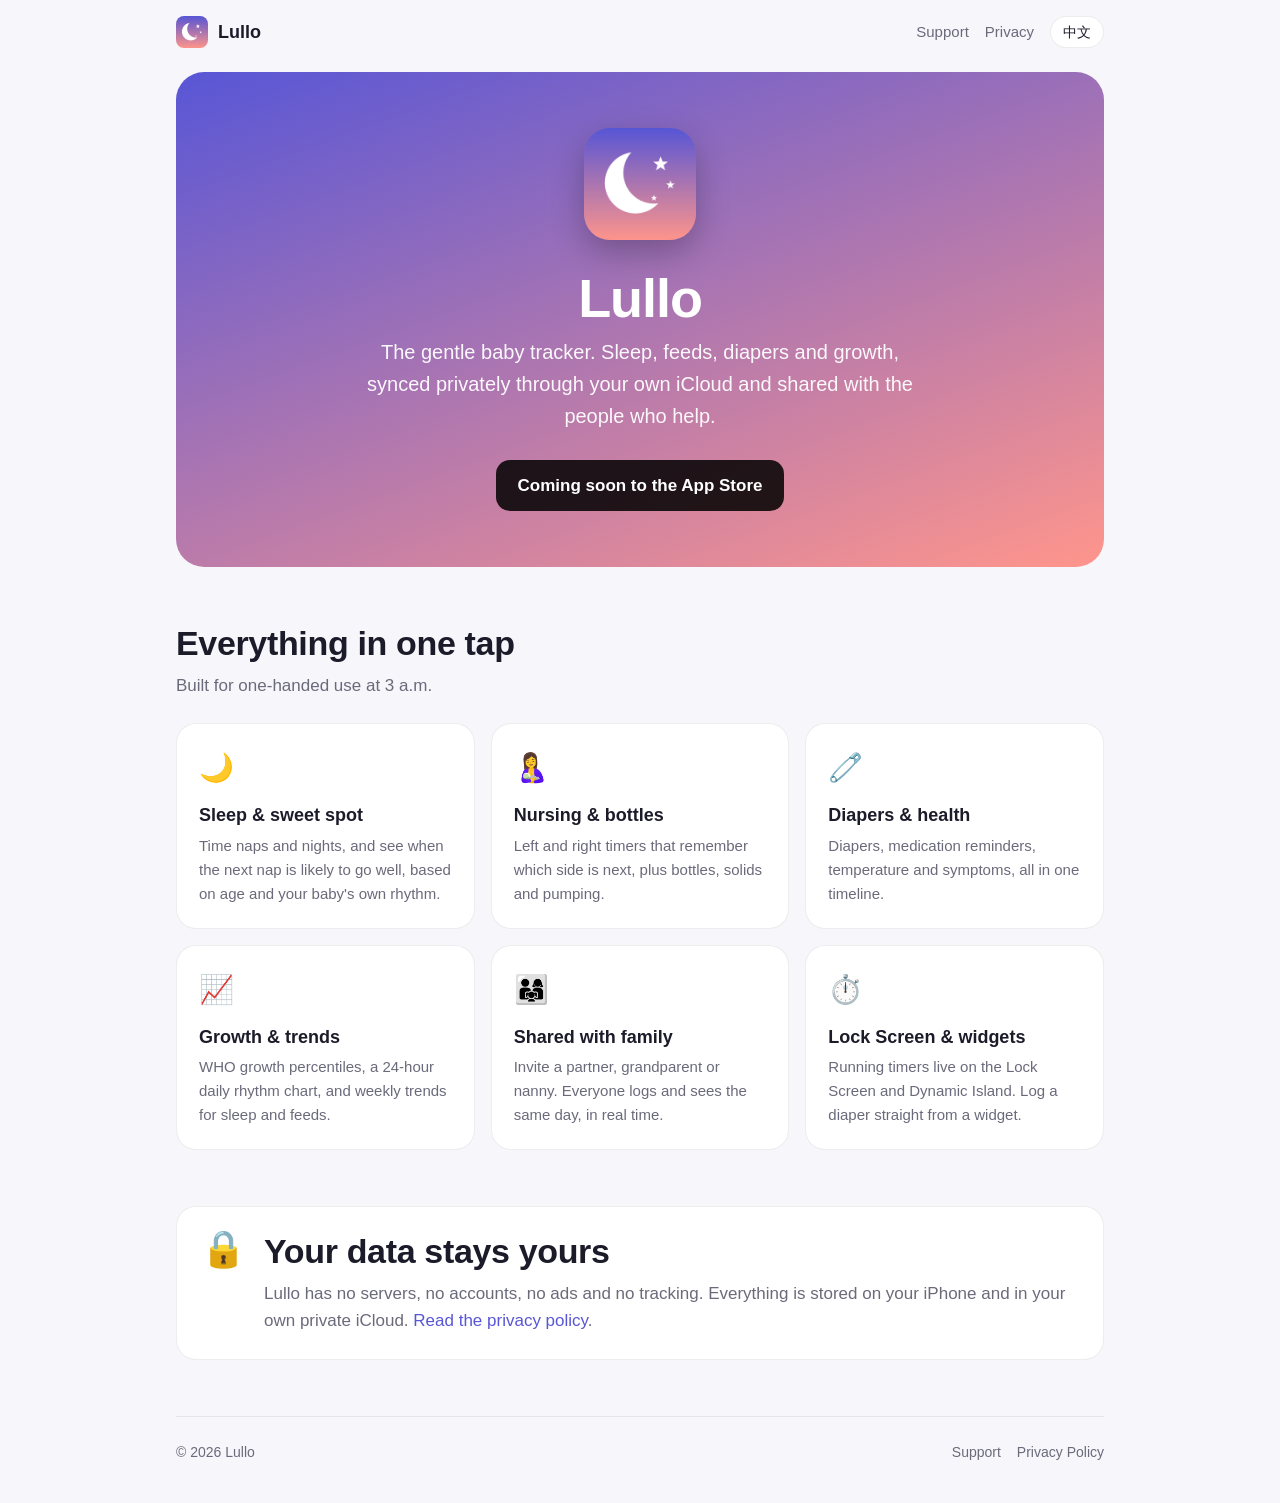
==== index.html @ 3d537db7 "Add Lullo website: home, privacy policy and support pages Bilingual (English / Simplified Chinese) s" ====
<!doctype html>
<html lang="en">
<head>
  <meta charset="utf-8">
  <meta name="viewport" content="width=device-width, initial-scale=1">
  <title>Lullo — the gentle baby tracker</title>
  <meta name="title-en" content="Lullo — the gentle baby tracker">
  <meta name="title-zh" content="摇摇 Lullo — 温柔的宝宝记录 App">
  <meta name="description" content="Track sleep, feeds, diapers and growth. Synced privately through your own iCloud and shared with family. No ads, no tracking.">
  <meta property="og:title" content="Lullo — the gentle baby tracker">
  <meta property="og:description" content="Sleep, feeds, diapers and growth, synced privately through your iCloud.">
  <meta property="og:image" content="assets/icon.png">
  <link rel="icon" href="favicon.png">
  <link rel="apple-touch-icon" href="apple-touch-icon.png">
  <link rel="stylesheet" href="assets/style.css">
  <script src="assets/site.js"></script>
</head>
<body>
  <div class="wrap">
    <header class="nav">
      <a class="brand" href="./"><img src="assets/icon.png" alt=""><span data-l="en">Lullo</span><span data-l="zh">摇摇</span></a>
      <nav class="nav-links">
        <a class="hide-sm" href="support/"><span data-l="en">Support</span><span data-l="zh">帮助</span></a>
        <a class="hide-sm" href="privacy/"><span data-l="en">Privacy</span><span data-l="zh">隐私</span></a>
        <button class="lang-toggle" type="button" aria-label="Switch language / 切换语言"><span data-l="en">中文</span><span data-l="zh">English</span></button>
      </nav>
    </header>

    <main>
      <div class="hero">
        <img src="assets/icon.png" alt="Lullo app icon">
        <h1><span data-l="en">Lullo</span><span data-l="zh">摇摇</span></h1>
        <p data-l="en">The gentle baby tracker. Sleep, feeds, diapers and growth, synced privately through your own iCloud and shared with the people who help.</p>
        <p data-l="zh">温柔的宝宝记录 App。睡眠、喂养、尿布、生长，通过你自己的 iCloud 私密同步，并和一起照顾宝宝的家人共享。</p>
        <span class="badge"><span data-l="en">Coming soon to the App Store</span><span data-l="zh">即将登陆 App Store</span></span>
      </div>

      <section>
        <h2><span data-l="en">Everything in one tap</span><span data-l="zh">一键记录，一目了然</span></h2>
        <p class="lead"><span data-l="en">Built for one-handed use at 3 a.m.</span><span data-l="zh">专为凌晨三点单手操作而设计。</span></p>
        <div class="grid">
          <div class="card">
            <div class="emoji">🌙</div>
            <h3><span data-l="en">Sleep & sweet spot</span><span data-l="zh">睡眠与最佳小睡时间</span></h3>
            <p data-l="en">Time naps and nights, and see when the next nap is likely to go well, based on age and your baby's own rhythm.</p>
            <p data-l="zh">记录小睡和夜间睡眠，根据月龄和宝宝自己的作息，推算下一次小睡的最佳时间。</p>
          </div>
          <div class="card">
            <div class="emoji">🤱</div>
            <h3><span data-l="en">Nursing & bottles</span><span data-l="zh">亲喂与奶瓶</span></h3>
            <p data-l="en">Left and right timers that remember which side is next, plus bottles, solids and pumping.</p>
            <p data-l="zh">左右侧分别计时，自动提示下次喂哪一侧；还能记录奶瓶、辅食和吸奶。</p>
          </div>
          <div class="card">
            <div class="emoji">🧷</div>
            <h3><span data-l="en">Diapers & health</span><span data-l="zh">尿布与健康</span></h3>
            <p data-l="en">Diapers, medication reminders, temperature and symptoms, all in one timeline.</p>
            <p data-l="zh">尿布、用药提醒、体温、症状，都在同一条时间线上。</p>
          </div>
          <div class="card">
            <div class="emoji">📈</div>
            <h3><span data-l="en">Growth & trends</span><span data-l="zh">生长与趋势</span></h3>
            <p data-l="en">WHO growth percentiles, a 24-hour daily rhythm chart, and weekly trends for sleep and feeds.</p>
            <p data-l="zh">WHO 生长百分位、24 小时作息图，以及睡眠和喂养的每周趋势。</p>
          </div>
          <div class="card">
            <div class="emoji">👨‍👩‍👧</div>
            <h3><span data-l="en">Shared with family</span><span data-l="zh">与家人共享</span></h3>
            <p data-l="en">Invite a partner, grandparent or nanny. Everyone logs and sees the same day, in real time.</p>
            <p data-l="zh">邀请伴侣、长辈或保姆，大家实时记录、实时看到同一份数据。</p>
          </div>
          <div class="card">
            <div class="emoji">⏱️</div>
            <h3><span data-l="en">Lock Screen & widgets</span><span data-l="zh">锁屏与小组件</span></h3>
            <p data-l="en">Running timers live on the Lock Screen and Dynamic Island. Log a diaper straight from a widget.</p>
            <p data-l="zh">计时显示在锁屏和灵动岛上，在小组件上一键就能记录尿布。</p>
          </div>
        </div>
      </section>

      <section>
        <div class="privacy-callout">
          <div class="emoji">🔒</div>
          <div>
            <h2><span data-l="en">Your data stays yours</span><span data-l="zh">你的数据只属于你</span></h2>
            <p data-l="en">Lullo has no servers, no accounts, no ads and no tracking. Everything is stored on your iPhone and in your own private iCloud. <a href="privacy/">Read the privacy policy</a>.</p>
            <p data-l="zh">摇摇没有服务器、不需要注册、没有广告、不追踪你。所有数据只保存在你的 iPhone 和你自己的私有 iCloud 中。<a href="privacy/">查看隐私政策</a>。</p>
          </div>
        </div>
      </section>
    </main>

    <footer>
      <span>© 2026 Lullo</span>
      <nav>
        <a href="support/"><span data-l="en">Support</span><span data-l="zh">帮助与支持</span></a>
        <a href="privacy/"><span data-l="en">Privacy Policy</span><span data-l="zh">隐私政策</span></a>
      </nav>
    </footer>
  </div>
</body>
</html>
---- assets/style.css ----
:root {
  --indigo: #5856d6;
  --peach: #ff958c;
  --pink: #ff2d55;
  --bg: #f7f6fb;
  --card: #ffffff;
  --text: #1c1b29;
  --muted: #6b6a7b;
  --border: rgba(28, 27, 41, 0.08);
  --radius: 20px;
  color-scheme: light dark;
}

@media (prefers-color-scheme: dark) {
  :root {
    --bg: #111018;
    --card: #1c1b26;
    --text: #f2f1f8;
    --muted: #a3a1b5;
    --border: rgba(255, 255, 255, 0.08);
  }
}

* { box-sizing: border-box; }

html { -webkit-text-size-adjust: 100%; }

body {
  margin: 0;
  background: var(--bg);
  color: var(--text);
  font: 17px/1.6 -apple-system, BlinkMacSystemFont, "SF Pro Text", "PingFang SC", "Hiragino Sans GB",
    "Helvetica Neue", "Microsoft YaHei", sans-serif;
}

a { color: var(--indigo); text-decoration: none; }
a:hover { text-decoration: underline; }

/* Language switching: elements carry data-l="en" or data-l="zh". */
html:not([data-lang="zh"]) [data-l="zh"],
html[data-lang="zh"] [data-l="en"] { display: none !important; }

.wrap { max-width: 960px; margin: 0 auto; padding: 0 16px; }

/* Header */
.nav {
  display: flex; align-items: center; justify-content: space-between;
  padding: 16px 0;
}
.brand { display: flex; align-items: center; gap: 10px; color: var(--text); font-weight: 700; font-size: 18px; }
.brand img { width: 32px; height: 32px; border-radius: 8px; }
.nav-links { display: flex; align-items: center; gap: 16px; font-size: 15px; }
.nav-links a { color: var(--muted); }
.lang-toggle {
  border: 1px solid var(--border); background: var(--card); color: var(--text);
  border-radius: 999px; padding: 4px 12px; font: inherit; font-size: 14px; cursor: pointer;
}

/* Hero */
.hero {
  margin-top: 8px;
  border-radius: 28px;
  padding: 56px 24px;
  text-align: center;
  color: #fff;
  background: linear-gradient(160deg, var(--indigo), var(--peach));
}
.hero img { width: 112px; height: 112px; border-radius: 26px; box-shadow: 0 12px 32px rgba(0, 0, 0, 0.25); }
.hero h1 { font-size: clamp(34px, 7vw, 54px); line-height: 1.1; margin: 20px 0 8px; letter-spacing: -0.02em; }
.hero p { font-size: clamp(17px, 3vw, 20px); max-width: 560px; margin: 0 auto; opacity: 0.95; }
.badge {
  display: inline-block; margin-top: 28px; padding: 12px 22px; border-radius: 14px;
  background: rgba(0, 0, 0, 0.85); color: #fff; font-weight: 600;
}

/* Sections */
section { margin: 56px 0; }
h2 { font-size: clamp(26px, 5vw, 34px); line-height: 1.2; margin: 0 0 8px; letter-spacing: -0.01em; }
.lead { color: var(--muted); margin: 0 0 24px; }

.grid { display: grid; gap: 16px; grid-template-columns: repeat(auto-fit, minmax(240px, 1fr)); }
.card {
  background: var(--card); border: 1px solid var(--border); border-radius: var(--radius);
  padding: 22px;
}
.card .emoji { font-size: 28px; }
.card h3 { margin: 10px 0 4px; font-size: 18px; }
.card p { margin: 0; color: var(--muted); font-size: 15px; }

.privacy-callout {
  display: flex; gap: 18px; align-items: flex-start;
  background: var(--card); border: 1px solid var(--border); border-radius: var(--radius); padding: 24px;
}
.privacy-callout .emoji { font-size: 36px; line-height: 1; }
.privacy-callout p { margin: 4px 0 0; color: var(--muted); }

/* Document pages (privacy, support) */
.doc { max-width: 720px; margin: 24px auto 64px; }
.doc h1 { font-size: clamp(30px, 6vw, 40px); line-height: 1.15; margin: 16px 0 4px; }
.doc .updated { color: var(--muted); font-size: 15px; margin: 0 0 32px; }
.doc h2 { font-size: 22px; margin: 32px 0 8px; }
.doc ul { padding-left: 22px; }
.doc li { margin: 6px 0; }

details {
  background: var(--card); border: 1px solid var(--border); border-radius: 16px;
  padding: 16px 20px; margin: 12px 0;
}
summary { cursor: pointer; font-weight: 600; }
details[open] summary { margin-bottom: 8px; }
details p, details ol, details ul { color: var(--muted); margin: 8px 0 0; }

.contact {
  margin-top: 32px; padding: 24px; border-radius: var(--radius); color: #fff;
  background: linear-gradient(160deg, var(--indigo), var(--peach));
}
.contact a { color: #fff; font-weight: 600; text-decoration: underline; }

/* Footer */
footer {
  border-top: 1px solid var(--border); padding: 24px 0 40px; color: var(--muted); font-size: 14px;
  display: flex; flex-wrap: wrap; gap: 8px 20px; justify-content: space-between;
}
footer nav { display: flex; gap: 16px; }
footer a { color: var(--muted); }

@media (max-width: 520px) {
  .nav-links a.hide-sm { display: none; }
  .hero { padding: 44px 18px; border-radius: 22px; }
  .privacy-callout { flex-direction: column; }
}
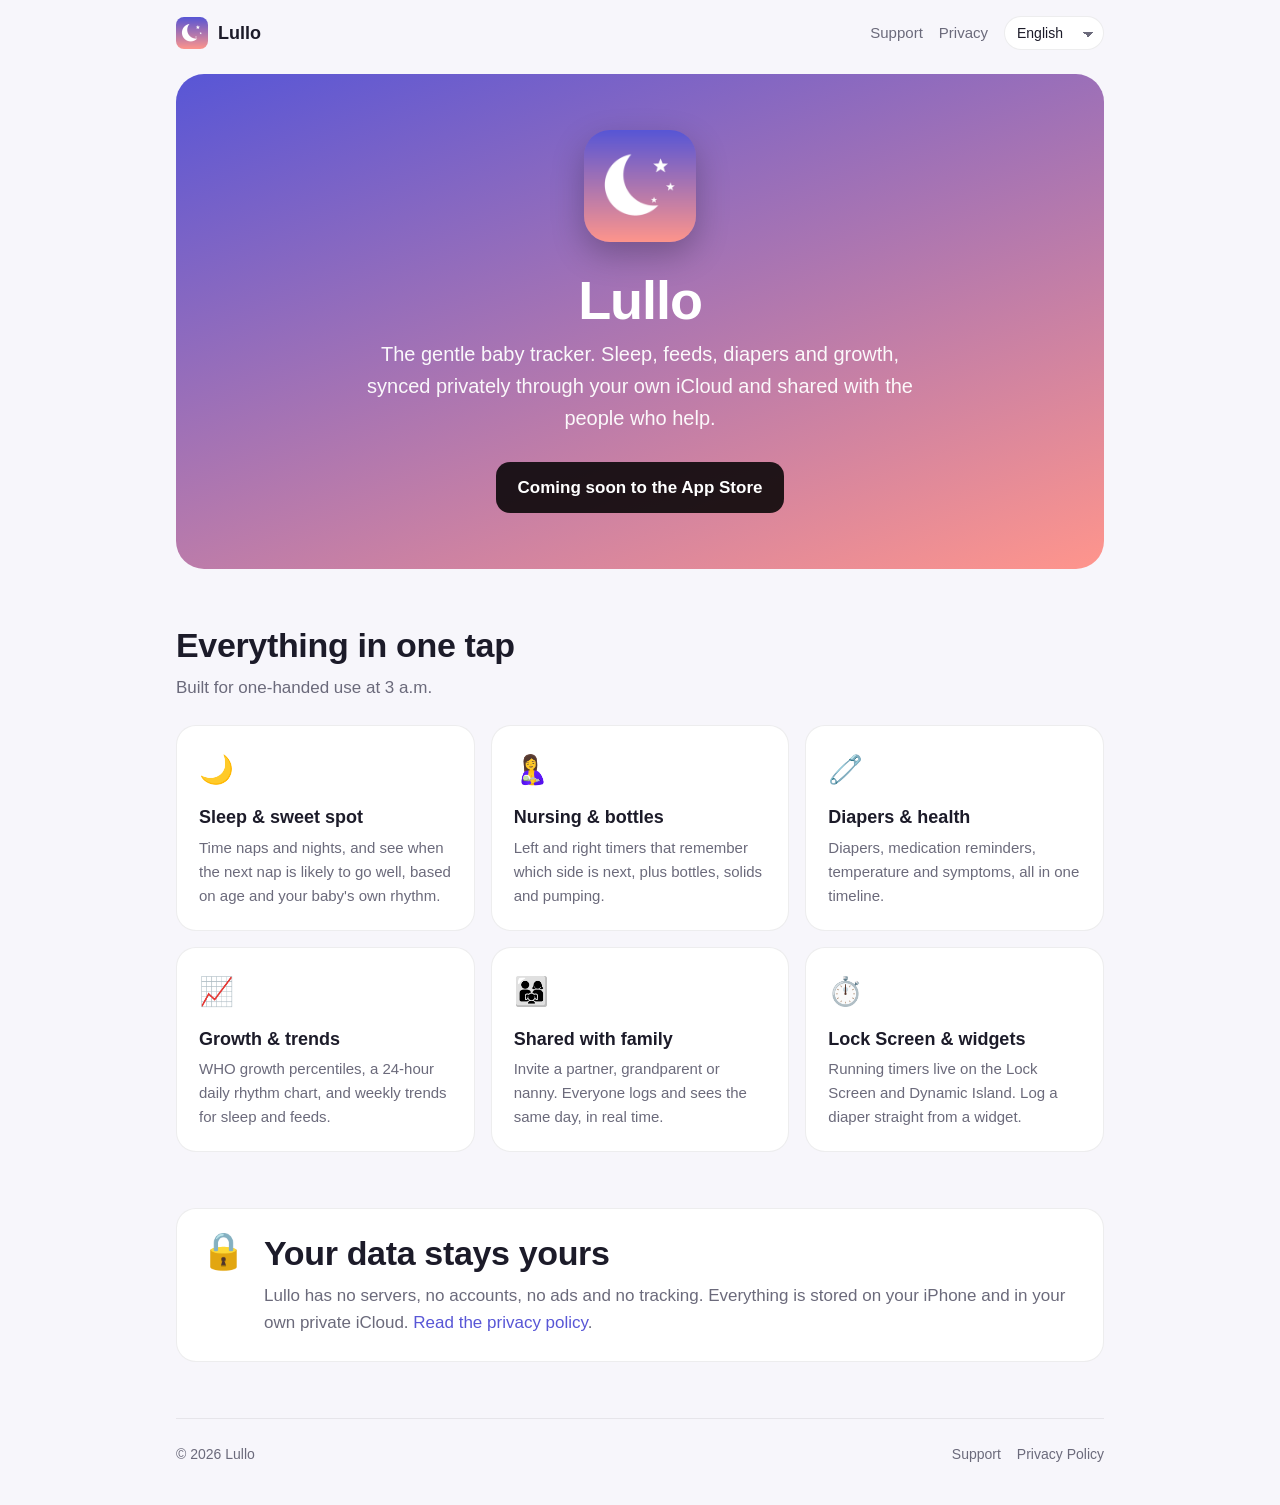
==== commit 3c0bfa5e: "Restructure site for multiple languages One HTML page per route with data-i18n keys; translations li" ====
--- a/index.html
+++ b/index.html
@@ -3,9 +3,7 @@
 <head>
   <meta charset="utf-8">
   <meta name="viewport" content="width=device-width, initial-scale=1">
-  <title>Lullo — the gentle baby tracker</title>
-  <meta name="title-en" content="Lullo — the gentle baby tracker">
-  <meta name="title-zh" content="摇摇 Lullo — 温柔的宝宝记录 App">
+  <title data-i18n="home.title">Lullo — the gentle baby tracker</title>
   <meta name="description" content="Track sleep, feeds, diapers and growth. Synced privately through your own iCloud and shared with family. No ads, no tracking.">
   <meta property="og:title" content="Lullo — the gentle baby tracker">
   <meta property="og:description" content="Sleep, feeds, diapers and growth, synced privately through your iCloud.">
@@ -13,68 +11,41 @@
   <link rel="icon" href="favicon.png">
   <link rel="apple-touch-icon" href="apple-touch-icon.png">
   <link rel="stylesheet" href="assets/style.css">
+  <script src="assets/i18n.js"></script>
   <script src="assets/site.js"></script>
 </head>
 <body>
   <div class="wrap">
     <header class="nav">
-      <a class="brand" href="./"><img src="assets/icon.png" alt=""><span data-l="en">Lullo</span><span data-l="zh">摇摇</span></a>
+      <a class="brand" href="./"><img src="./assets/icon.png" alt=""><span data-i18n="brand">Lullo</span></a>
       <nav class="nav-links">
-        <a class="hide-sm" href="support/"><span data-l="en">Support</span><span data-l="zh">帮助</span></a>
-        <a class="hide-sm" href="privacy/"><span data-l="en">Privacy</span><span data-l="zh">隐私</span></a>
-        <button class="lang-toggle" type="button" aria-label="Switch language / 切换语言"><span data-l="en">中文</span><span data-l="zh">English</span></button>
+        <a class="hide-sm" href="support/" data-i18n="nav.support">Support</a>
+        <a class="hide-sm" href="privacy/" data-i18n="nav.privacy">Privacy</a>
+        <label class="lang-picker">
+          <span class="sr-only" data-i18n="lang.label">Language</span>
+          <select class="lang-select" aria-label="Language"></select>
+        </label>
       </nav>
     </header>
 
     <main>
       <div class="hero">
         <img src="assets/icon.png" alt="Lullo app icon">
-        <h1><span data-l="en">Lullo</span><span data-l="zh">摇摇</span></h1>
-        <p data-l="en">The gentle baby tracker. Sleep, feeds, diapers and growth, synced privately through your own iCloud and shared with the people who help.</p>
-        <p data-l="zh">温柔的宝宝记录 App。睡眠、喂养、尿布、生长，通过你自己的 iCloud 私密同步，并和一起照顾宝宝的家人共享。</p>
-        <span class="badge"><span data-l="en">Coming soon to the App Store</span><span data-l="zh">即将登陆 App Store</span></span>
+        <h1 data-i18n="brand">Lullo</h1>
+        <p data-i18n="home.tagline">The gentle baby tracker. Sleep, feeds, diapers and growth, synced privately through your own iCloud and shared with the people who help.</p>
+        <span class="badge" data-i18n="home.badge">Coming soon to the App Store</span>
       </div>
 
       <section>
-        <h2><span data-l="en">Everything in one tap</span><span data-l="zh">一键记录，一目了然</span></h2>
-        <p class="lead"><span data-l="en">Built for one-handed use at 3 a.m.</span><span data-l="zh">专为凌晨三点单手操作而设计。</span></p>
+        <h2 data-i18n="home.features.title">Everything in one tap</h2>
+        <p class="lead" data-i18n="home.features.lead">Built for one-handed use at 3 a.m.</p>
         <div class="grid">
-          <div class="card">
-            <div class="emoji">🌙</div>
-            <h3><span data-l="en">Sleep & sweet spot</span><span data-l="zh">睡眠与最佳小睡时间</span></h3>
-            <p data-l="en">Time naps and nights, and see when the next nap is likely to go well, based on age and your baby's own rhythm.</p>
-            <p data-l="zh">记录小睡和夜间睡眠，根据月龄和宝宝自己的作息，推算下一次小睡的最佳时间。</p>
-          </div>
-          <div class="card">
-            <div class="emoji">🤱</div>
-            <h3><span data-l="en">Nursing & bottles</span><span data-l="zh">亲喂与奶瓶</span></h3>
-            <p data-l="en">Left and right timers that remember which side is next, plus bottles, solids and pumping.</p>
-            <p data-l="zh">左右侧分别计时，自动提示下次喂哪一侧；还能记录奶瓶、辅食和吸奶。</p>
-          </div>
-          <div class="card">
-            <div class="emoji">🧷</div>
-            <h3><span data-l="en">Diapers & health</span><span data-l="zh">尿布与健康</span></h3>
-            <p data-l="en">Diapers, medication reminders, temperature and symptoms, all in one timeline.</p>
-            <p data-l="zh">尿布、用药提醒、体温、症状，都在同一条时间线上。</p>
-          </div>
-          <div class="card">
-            <div class="emoji">📈</div>
-            <h3><span data-l="en">Growth & trends</span><span data-l="zh">生长与趋势</span></h3>
-            <p data-l="en">WHO growth percentiles, a 24-hour daily rhythm chart, and weekly trends for sleep and feeds.</p>
-            <p data-l="zh">WHO 生长百分位、24 小时作息图，以及睡眠和喂养的每周趋势。</p>
-          </div>
-          <div class="card">
-            <div class="emoji">👨‍👩‍👧</div>
-            <h3><span data-l="en">Shared with family</span><span data-l="zh">与家人共享</span></h3>
-            <p data-l="en">Invite a partner, grandparent or nanny. Everyone logs and sees the same day, in real time.</p>
-            <p data-l="zh">邀请伴侣、长辈或保姆，大家实时记录、实时看到同一份数据。</p>
-          </div>
-          <div class="card">
-            <div class="emoji">⏱️</div>
-            <h3><span data-l="en">Lock Screen & widgets</span><span data-l="zh">锁屏与小组件</span></h3>
-            <p data-l="en">Running timers live on the Lock Screen and Dynamic Island. Log a diaper straight from a widget.</p>
-            <p data-l="zh">计时显示在锁屏和灵动岛上，在小组件上一键就能记录尿布。</p>
-          </div>
+          <div class="card"><div class="emoji">🌙</div><h3 data-i18n="home.f1.title">Sleep &amp; sweet spot</h3><p data-i18n="home.f1.body">Time naps and nights, and see when the next nap is likely to go well, based on age and your baby's own rhythm.</p></div>
+          <div class="card"><div class="emoji">🤱</div><h3 data-i18n="home.f2.title">Nursing &amp; bottles</h3><p data-i18n="home.f2.body">Left and right timers that remember which side is next, plus bottles, solids and pumping.</p></div>
+          <div class="card"><div class="emoji">🧷</div><h3 data-i18n="home.f3.title">Diapers &amp; health</h3><p data-i18n="home.f3.body">Diapers, medication reminders, temperature and symptoms, all in one timeline.</p></div>
+          <div class="card"><div class="emoji">📈</div><h3 data-i18n="home.f4.title">Growth &amp; trends</h3><p data-i18n="home.f4.body">WHO growth percentiles, a 24-hour daily rhythm chart, and weekly trends for sleep and feeds.</p></div>
+          <div class="card"><div class="emoji">👨‍👩‍👧</div><h3 data-i18n="home.f5.title">Shared with family</h3><p data-i18n="home.f5.body">Invite a partner, grandparent or nanny. Everyone logs and sees the same day, in real time.</p></div>
+          <div class="card"><div class="emoji">⏱️</div><h3 data-i18n="home.f6.title">Lock Screen &amp; widgets</h3><p data-i18n="home.f6.body">Running timers live on the Lock Screen and Dynamic Island. Log a diaper straight from a widget.</p></div>
         </div>
       </section>
 
@@ -82,9 +53,8 @@
         <div class="privacy-callout">
           <div class="emoji">🔒</div>
           <div>
-            <h2><span data-l="en">Your data stays yours</span><span data-l="zh">你的数据只属于你</span></h2>
-            <p data-l="en">Lullo has no servers, no accounts, no ads and no tracking. Everything is stored on your iPhone and in your own private iCloud. <a href="privacy/">Read the privacy policy</a>.</p>
-            <p data-l="zh">摇摇没有服务器、不需要注册、没有广告、不追踪你。所有数据只保存在你的 iPhone 和你自己的私有 iCloud 中。<a href="privacy/">查看隐私政策</a>。</p>
+            <h2 data-i18n="home.privacy.title">Your data stays yours</h2>
+            <p data-i18n="home.privacy.body">Lullo has no servers, no accounts, no ads and no tracking. Everything is stored on your iPhone and in your own private iCloud. <a href="privacy/">Read the privacy policy</a>.</p>
           </div>
         </div>
       </section>
@@ -93,8 +63,8 @@
     <footer>
       <span>© 2026 Lullo</span>
       <nav>
-        <a href="support/"><span data-l="en">Support</span><span data-l="zh">帮助与支持</span></a>
-        <a href="privacy/"><span data-l="en">Privacy Policy</span><span data-l="zh">隐私政策</span></a>
+        <a href="support/" data-i18n="footer.support">Support</a>
+        <a href="privacy/" data-i18n="footer.privacy">Privacy Policy</a>
       </nav>
     </footer>
   </div>
--- a/assets/style.css
+++ b/assets/style.css
@@ -36,10 +36,6 @@
 a { color: var(--indigo); text-decoration: none; }
 a:hover { text-decoration: underline; }
 
-/* Language switching: elements carry data-l="en" or data-l="zh". */
-html:not([data-lang="zh"]) [data-l="zh"],
-html[data-lang="zh"] [data-l="en"] { display: none !important; }
-
 .wrap { max-width: 960px; margin: 0 auto; padding: 0 16px; }
 
 /* Header */
@@ -51,9 +47,21 @@
 .brand img { width: 32px; height: 32px; border-radius: 8px; }
 .nav-links { display: flex; align-items: center; gap: 16px; font-size: 15px; }
 .nav-links a { color: var(--muted); }
-.lang-toggle {
+.lang-select {
+  appearance: none; -webkit-appearance: none;
   border: 1px solid var(--border); background: var(--card); color: var(--text);
-  border-radius: 999px; padding: 4px 12px; font: inherit; font-size: 14px; cursor: pointer;
+  border-radius: 999px; padding: 5px 30px 5px 12px; font: inherit; font-size: 14px; cursor: pointer;
+  background-image: linear-gradient(45deg, transparent 50%, var(--muted) 50%), linear-gradient(135deg, var(--muted) 50%, transparent 50%);
+  background-position: calc(100% - 15px) 55%, calc(100% - 10px) 55%;
+  background-size: 5px 5px; background-repeat: no-repeat;
+}
+.sr-only {
+  position: absolute; width: 1px; height: 1px; padding: 0; margin: -1px;
+  overflow: hidden; clip: rect(0, 0, 0, 0); white-space: nowrap; border: 0;
+}
+.translation-note {
+  font-size: 14px; color: var(--muted); background: var(--card); border: 1px solid var(--border);
+  border-radius: 12px; padding: 10px 14px;
 }
 
 /* Hero */
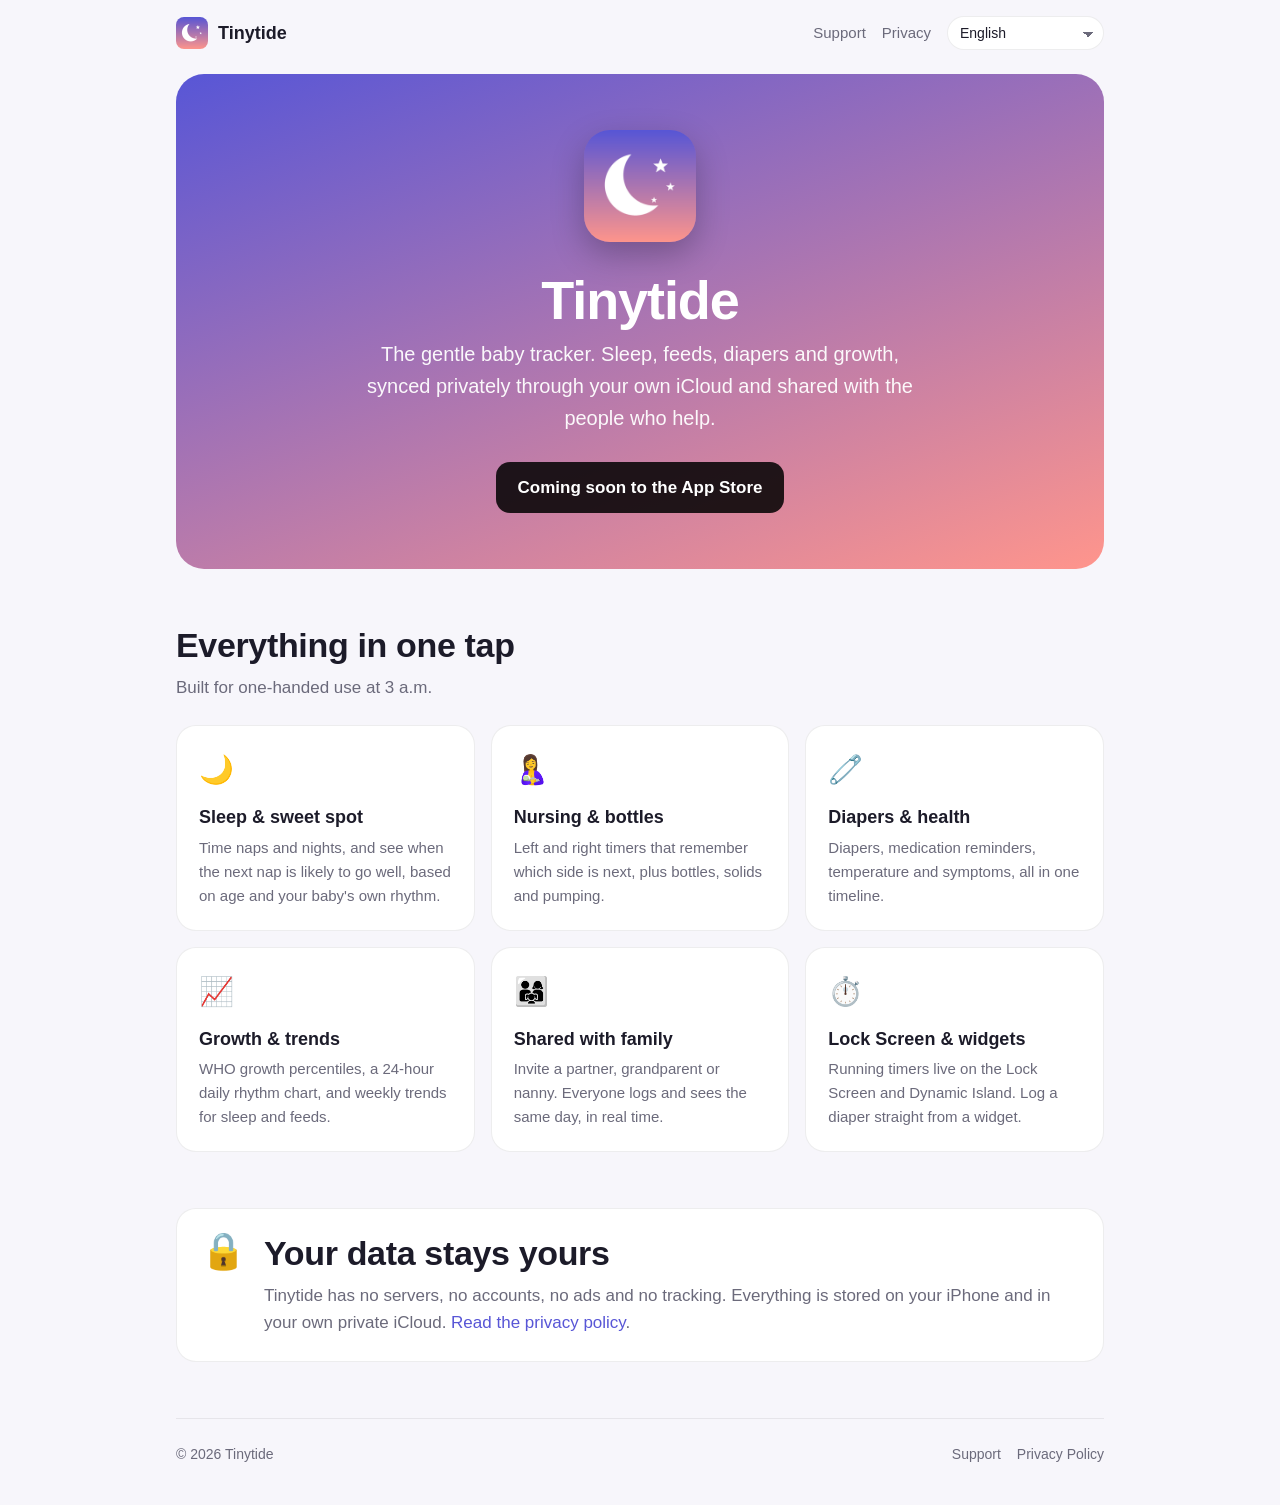
==== commit f0eeecce: "Rename the website to Tinytide Co-Authored-By: Claude Opus 5.5 <noreply@anthropic.com> Claude-Sessio" ====
--- a/index.html
+++ b/index.html
@@ -3,9 +3,9 @@
 <head>
   <meta charset="utf-8">
   <meta name="viewport" content="width=device-width, initial-scale=1">
-  <title data-i18n="home.title">Lullo — the gentle baby tracker</title>
+  <title data-i18n="home.title">Tinytide — the gentle baby tracker</title>
   <meta name="description" content="Track sleep, feeds, diapers and growth. Synced privately through your own iCloud and shared with family. No ads, no tracking.">
-  <meta property="og:title" content="Lullo — the gentle baby tracker">
+  <meta property="og:title" content="Tinytide — the gentle baby tracker">
   <meta property="og:description" content="Sleep, feeds, diapers and growth, synced privately through your iCloud.">
   <meta property="og:image" content="assets/icon.png">
   <link rel="icon" href="favicon.png">
@@ -17,7 +17,7 @@
 <body>
   <div class="wrap">
     <header class="nav">
-      <a class="brand" href="./"><img src="./assets/icon.png" alt=""><span data-i18n="brand">Lullo</span></a>
+      <a class="brand" href="./"><img src="./assets/icon.png" alt=""><span data-i18n="brand">Tinytide</span></a>
       <nav class="nav-links">
         <a class="hide-sm" href="support/" data-i18n="nav.support">Support</a>
         <a class="hide-sm" href="privacy/" data-i18n="nav.privacy">Privacy</a>
@@ -30,8 +30,8 @@
 
     <main>
       <div class="hero">
-        <img src="assets/icon.png" alt="Lullo app icon">
-        <h1 data-i18n="brand">Lullo</h1>
+        <img src="assets/icon.png" alt="Tinytide app icon">
+        <h1 data-i18n="brand">Tinytide</h1>
         <p data-i18n="home.tagline">The gentle baby tracker. Sleep, feeds, diapers and growth, synced privately through your own iCloud and shared with the people who help.</p>
         <span class="badge" data-i18n="home.badge">Coming soon to the App Store</span>
       </div>
@@ -54,14 +54,14 @@
           <div class="emoji">🔒</div>
           <div>
             <h2 data-i18n="home.privacy.title">Your data stays yours</h2>
-            <p data-i18n="home.privacy.body">Lullo has no servers, no accounts, no ads and no tracking. Everything is stored on your iPhone and in your own private iCloud. <a href="privacy/">Read the privacy policy</a>.</p>
+            <p data-i18n="home.privacy.body">Tinytide has no servers, no accounts, no ads and no tracking. Everything is stored on your iPhone and in your own private iCloud. <a href="privacy/">Read the privacy policy</a>.</p>
           </div>
         </div>
       </section>
     </main>
 
     <footer>
-      <span>© 2026 Lullo</span>
+      <span>© 2026 Tinytide</span>
       <nav>
         <a href="support/" data-i18n="footer.support">Support</a>
         <a href="privacy/" data-i18n="footer.privacy">Privacy Policy</a>
